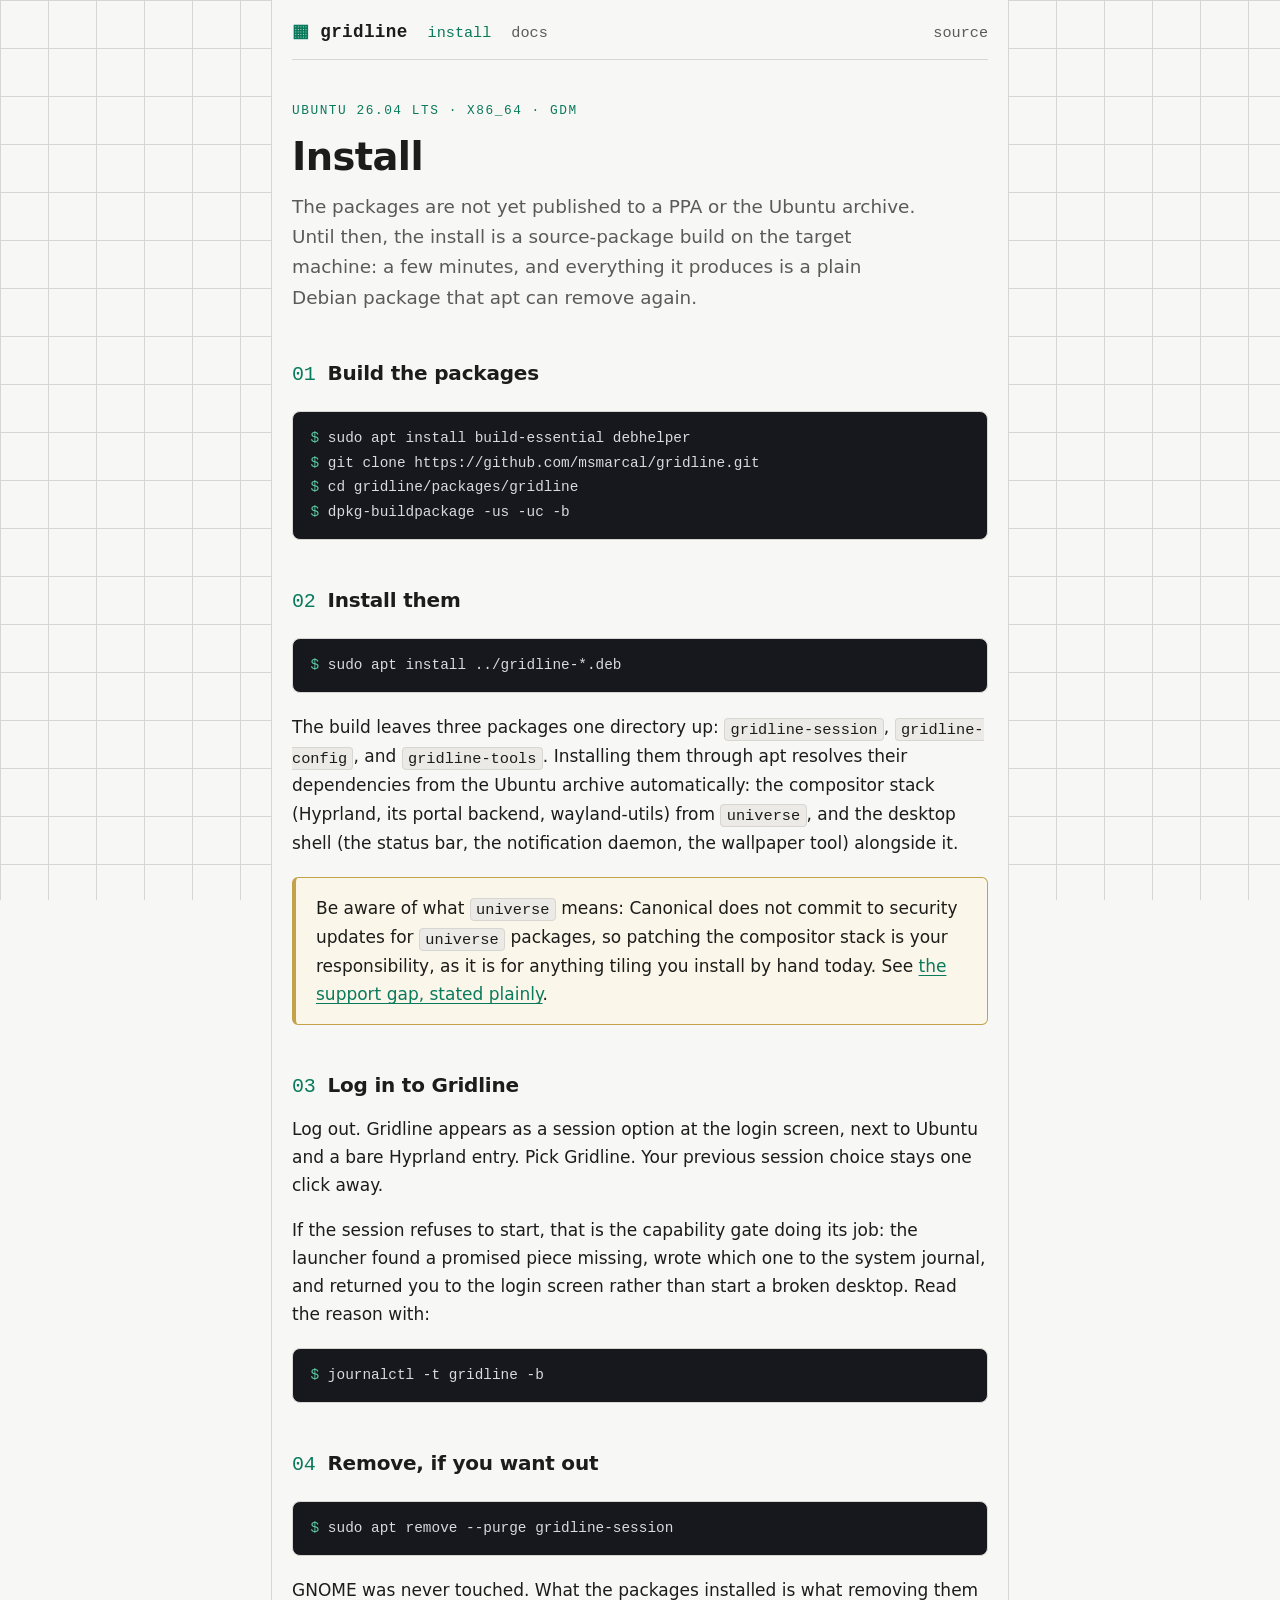
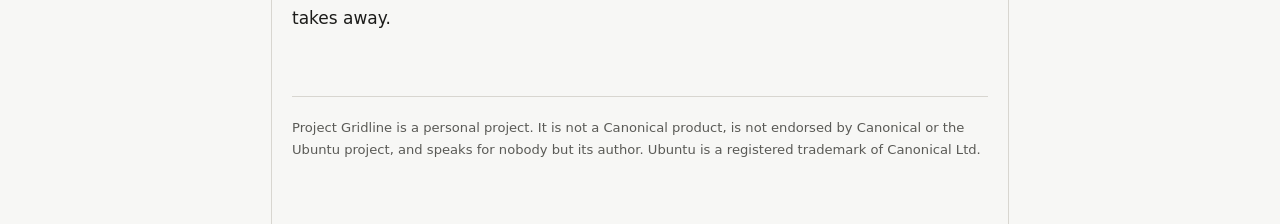
==== website/install.html @ e9e907df "feat(website): version the project site and redesign it Recover the gridline-desktop.org pages from " ====
<!DOCTYPE html>
<html lang="en">
<head>
<meta charset="utf-8">
<meta name="viewport" content="width=device-width, initial-scale=1">
<title>Install - Gridline Desktop</title>
<meta name="description" content="Install Gridline on Ubuntu 26.04 LTS by building the source package. Removal returns the machine to its prior state.">
<link rel="stylesheet" href="style.css">
<link rel="icon" href="data:image/svg+xml,%3Csvg xmlns='http://www.w3.org/2000/svg' viewBox='0 0 16 16'%3E%3Crect x='1' y='1' width='8' height='14' rx='1' fill='%230a7a5c'/%3E%3Crect x='10' y='1' width='5' height='6.5' rx='1' fill='%230a7a5c'/%3E%3Crect x='10' y='8.5' width='5' height='6.5' rx='1' fill='%230a7a5c'/%3E%3C/svg%3E">
</head>
<body>
<div class="sheet">
<nav>
  <a class="brand" href="index.html">gridline</a>
  <a href="install.html" aria-current="page">install</a>
  <a href="https://github.com/msmarcal/gridline/tree/main/docs">docs</a>
  <a class="push" href="https://github.com/msmarcal/gridline">source</a>
</nav>
<main>
  <header class="hero">
    <p class="hero-tag">Ubuntu 26.04 LTS &middot; x86_64 &middot; GDM</p>
    <h1>Install</h1>
    <p class="lede">
      The packages are not yet published to a PPA or the Ubuntu archive.
      Until then, the install is a source-package build on the target
      machine: a few minutes, and everything it produces is a plain Debian
      package that apt can remove again.
    </p>
  </header>

  <section class="step">
    <h2>Build the packages</h2>
    <pre class="cmd"><span class="ps1">$</span> sudo apt install build-essential debhelper
<span class="ps1">$</span> git clone https://github.com/msmarcal/gridline.git
<span class="ps1">$</span> cd gridline/packages/gridline
<span class="ps1">$</span> dpkg-buildpackage -us -uc -b</pre>
  </section>

  <section class="step">
    <h2>Install them</h2>
    <pre class="cmd"><span class="ps1">$</span> sudo apt install ../gridline-*.deb</pre>
    <p>
      The build leaves three packages one directory up:
      <code>gridline-session</code>, <code>gridline-config</code>, and
      <code>gridline-tools</code>. Installing them through apt resolves
      their dependencies from the Ubuntu archive automatically: the
      compositor stack (Hyprland, its portal backend, wayland-utils) from
      <code>universe</code>, and the desktop shell (the status bar, the
      notification daemon, the wallpaper tool) alongside it.
    </p>
    <div class="callout">
      <p>
        Be aware of what <code>universe</code> means: Canonical does not
        commit to security updates for <code>universe</code> packages, so
        patching the compositor stack is your responsibility, as it is for
        anything tiling you install by hand today. See
        <a href="index.html#the-support-gap-stated-plainly">the support
        gap, stated plainly</a>.
      </p>
    </div>
  </section>

  <section class="step">
    <h2>Log in to Gridline</h2>
    <p>
      Log out. Gridline appears as a session option at the login screen,
      next to Ubuntu and a bare Hyprland entry. Pick Gridline. Your
      previous session choice stays one click away.
    </p>
    <p>
      If the session refuses to start, that is the capability gate doing
      its job: the launcher found a promised piece missing, wrote which one
      to the system journal, and returned you to the login screen rather
      than start a broken desktop. Read the reason with:
    </p>
    <pre class="cmd"><span class="ps1">$</span> journalctl -t gridline -b</pre>
  </section>

  <section class="step">
    <h2>Remove, if you want out</h2>
    <pre class="cmd"><span class="ps1">$</span> sudo apt remove --purge gridline-session</pre>
    <p>
      GNOME was never touched. What the packages installed is what
      removing them takes away.
    </p>
  </section>
</main>
<footer>
  <p>
    Project Gridline is a personal project. It is not a Canonical product,
    is not endorsed by Canonical or the Ubuntu project, and speaks for
    nobody but its author. Ubuntu is a registered trademark of Canonical Ltd.
  </p>
</footer>
</div>
</body>
</html>
---- website/style.css ----
/* Gridline Desktop site stylesheet.
   Self-contained on purpose: system fonts only, no CDN, no JS. */

:root {
  --bg: #f7f7f5;
  --bg-raised: #ffffff;
  --bg-inset: #eceae6;
  --ink: #1c1c1a;
  --ink-soft: #5a5a56;
  --line: #d8d6d0;
  --accent: #0a7a5c;
  --accent-ink: #0a7a5c;
  --warn-line: #c4a24a;
  --warn-bg: #faf6ea;
  --cmd-bg: #16181d;
  --cmd-ink: #d7dae0;
  --cmd-prompt: #5cc8a0;
  --mono: ui-monospace, "SF Mono", "Cascadia Mono", "Ubuntu Mono", Menlo, Consolas, monospace;
  color-scheme: light;
}

@media (prefers-color-scheme: dark) {
  :root {
    --bg: #121316;
    --bg-raised: #1a1c20;
    --bg-inset: #202228;
    --ink: #e4e4e0;
    --ink-soft: #9a9a94;
    --line: #2e3036;
    --accent: #4fc396;
    --accent-ink: #5ecfa2;
    --warn-line: #8a7836;
    --warn-bg: #1f1d15;
    --cmd-bg: #0c0d10;
    --cmd-ink: #d7dae0;
    --cmd-prompt: #4fc396;
    color-scheme: dark;
  }
}

* { box-sizing: border-box; }

html { scroll-behavior: smooth; }

body {
  margin: 0;
  font-family: system-ui, "Ubuntu", sans-serif;
  font-size: 1.0625rem;
  line-height: 1.65;
  color: var(--ink);
  background: var(--bg);
  /* Faint grid, a quiet nod to tiling. */
  background-image:
    linear-gradient(var(--line) 1px, transparent 1px),
    linear-gradient(90deg, var(--line) 1px, transparent 1px);
  background-size: 48px 48px;
  background-attachment: fixed;
}

@media (prefers-reduced-transparency: reduce) {
  body { background-image: none; }
}

.sheet {
  max-width: 46rem;
  margin: 0 auto;
  padding: 0 1.25rem 4rem;
  background: var(--bg);
  box-shadow: 0 0 0 1px var(--line);
  min-height: 100vh;
}

/* ---- Navigation ---- */

nav {
  display: flex;
  flex-wrap: wrap;
  gap: 1.25rem;
  align-items: baseline;
  padding: 1.1rem 0 0.8rem;
  border-bottom: 1px solid var(--line);
  margin-bottom: 2.5rem;
  font-family: var(--mono);
  font-size: 0.95rem;
}

nav .brand {
  font-weight: 700;
  font-size: 1.1rem;
  color: var(--ink);
  letter-spacing: 0.02em;
}

nav .brand::before {
  content: "▦ ";
  color: var(--accent);
}

nav a {
  color: var(--ink-soft);
  text-decoration: none;
}

nav a:hover,
nav a[aria-current="page"] {
  color: var(--accent-ink);
}

nav a:hover { text-decoration: underline; text-underline-offset: 3px; }

nav .push { margin-left: auto; }

/* ---- Type ---- */

h1 {
  font-size: clamp(1.8rem, 5vw, 2.4rem);
  line-height: 1.2;
  letter-spacing: -0.015em;
  margin: 0 0 0.75rem;
}

h2 {
  font-size: 1.25rem;
  margin: 2.75rem 0 0.75rem;
  letter-spacing: -0.01em;
}

h2::before {
  content: "// ";
  font-family: var(--mono);
  font-weight: 400;
  color: var(--accent);
}

p { margin: 0 0 1rem; }

a { color: var(--accent-ink); text-underline-offset: 3px; }

a:focus-visible,
nav a:focus-visible {
  outline: 2px solid var(--accent);
  outline-offset: 2px;
  border-radius: 2px;
}

.lede {
  font-size: 1.15rem;
  color: var(--ink-soft);
  max-width: 40rem;
}

code {
  font-family: var(--mono);
  font-size: 0.9em;
  background: var(--bg-inset);
  border: 1px solid var(--line);
  border-radius: 4px;
  padding: 0.1em 0.35em;
}

/* ---- Command blocks ---- */

.cmd {
  background: var(--cmd-bg);
  color: var(--cmd-ink);
  font-family: var(--mono);
  font-size: 0.9rem;
  line-height: 1.7;
  padding: 0.9rem 1.1rem;
  border-radius: 8px;
  border: 1px solid var(--line);
  overflow-x: auto;
  margin: 1.25rem 0;
}

.cmd .ps1 { color: var(--cmd-prompt); user-select: none; }

.cmd-note {
  font-size: 0.9rem;
  color: var(--ink-soft);
  margin-top: -0.75rem;
}

/* ---- Hero ---- */

.hero { margin-bottom: 1rem; }

.hero-tag {
  font-family: var(--mono);
  font-size: 0.8rem;
  color: var(--accent-ink);
  text-transform: uppercase;
  letter-spacing: 0.12em;
  margin-bottom: 0.75rem;
}

.mockup {
  display: block;
  width: 100%;
  height: auto;
  margin: 1.75rem 0 0.5rem;
  border-radius: 8px;
  border: 1px solid var(--line);
}

.mockup-caption {
  font-size: 0.85rem;
  color: var(--ink-soft);
  font-family: var(--mono);
  margin-bottom: 2rem;
}

/* ---- Tiles (design rules) ---- */

.tiles {
  display: grid;
  grid-template-columns: repeat(auto-fit, minmax(14rem, 1fr));
  gap: 1px;
  background: var(--line);
  border: 1px solid var(--line);
  border-radius: 8px;
  overflow: hidden;
  margin: 1.25rem 0;
}

.tile {
  background: var(--bg-raised);
  padding: 1rem 1.1rem;
}

.tile h3 {
  margin: 0 0 0.4rem;
  font-size: 0.95rem;
  font-family: var(--mono);
  color: var(--accent-ink);
}

.tile p {
  margin: 0;
  font-size: 0.92rem;
  color: var(--ink-soft);
}

/* ---- Callout (support gap) ---- */

.callout {
  border: 1px solid var(--warn-line);
  border-left-width: 4px;
  background: var(--warn-bg);
  border-radius: 6px;
  padding: 1rem 1.25rem;
  margin: 1.25rem 0;
}

.callout p:last-child { margin-bottom: 0; }

/* ---- Status checklist ---- */

.status-list {
  list-style: none;
  padding: 0;
  margin: 1rem 0;
}

.status-list li {
  padding: 0.35rem 0 0.35rem 1.9rem;
  position: relative;
}

.status-list li::before {
  font-family: var(--mono);
  position: absolute;
  left: 0;
  top: 0.35rem;
}

.status-list li.done::before { content: "[x]"; color: var(--accent-ink); }
.status-list li.next::before { content: "[ ]"; color: var(--ink-soft); }

.status-list li.next { color: var(--ink-soft); }

/* ---- Install page steps ---- */

.step {
  counter-increment: step;
  margin-top: 2.25rem;
}

.step h2::before {
  content: counter(step, decimal-leading-zero) " ";
  font-family: var(--mono);
  font-weight: 400;
  color: var(--accent);
}

/* ---- Footer ---- */

footer {
  margin-top: 4rem;
  border-top: 1px solid var(--line);
  padding-top: 1.25rem;
  font-size: 0.82rem;
  color: var(--ink-soft);
}

footer p { margin: 0 0 0.5rem; }

@media (max-width: 480px) {
  nav { gap: 0.9rem; }
  .sheet { padding: 0 1rem 3rem; }
}
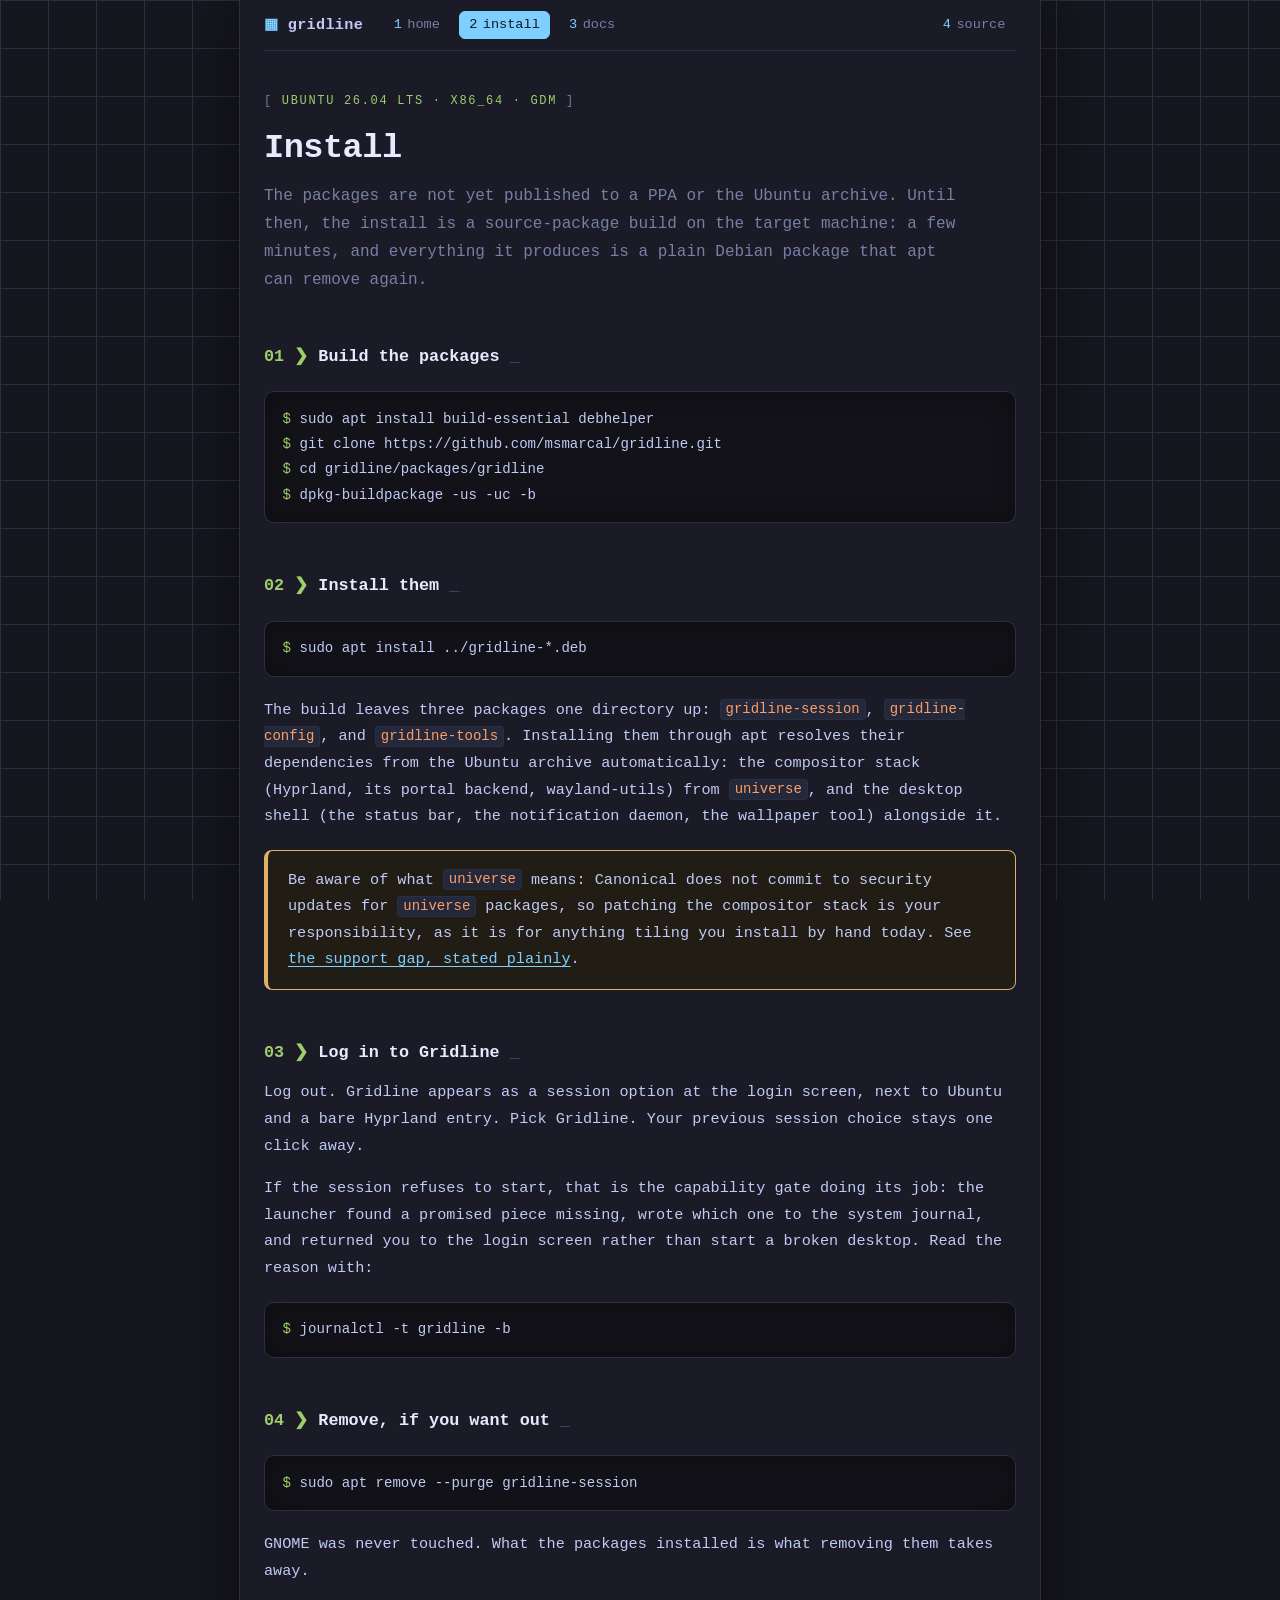
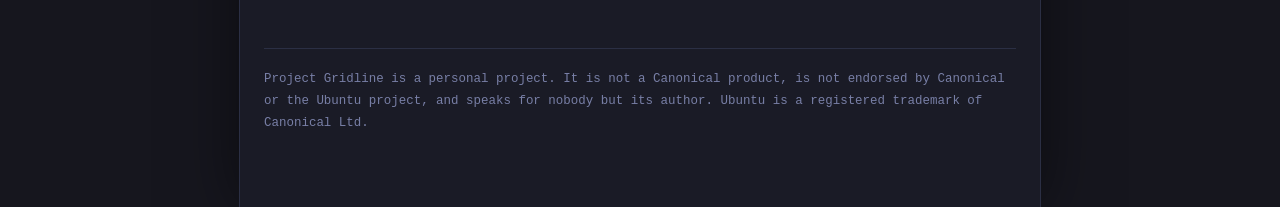
==== commit 77e6764c: "style(website): rice the visual design Tokyo Night palette, all-monospace type, ASCII art logo, wayb" ====
--- a/website/install.html
+++ b/website/install.html
@@ -12,9 +12,10 @@
 <div class="sheet">
 <nav>
   <a class="brand" href="index.html">gridline</a>
-  <a href="install.html" aria-current="page">install</a>
-  <a href="https://github.com/msmarcal/gridline/tree/main/docs">docs</a>
-  <a class="push" href="https://github.com/msmarcal/gridline">source</a>
+  <a class="ws" href="index.html"><span class="n">1</span>home</a>
+  <a class="ws" href="install.html" aria-current="page"><span class="n">2</span>install</a>
+  <a class="ws" href="https://github.com/msmarcal/gridline/tree/main/docs"><span class="n">3</span>docs</a>
+  <a class="ws push" href="https://github.com/msmarcal/gridline"><span class="n">4</span>source</a>
 </nav>
 <main>
   <header class="hero">
--- a/website/style.css
+++ b/website/style.css
@@ -1,41 +1,37 @@
 /* Gridline Desktop site stylesheet.
-   Self-contained on purpose: system fonts only, no CDN, no JS. */
+   Self-contained on purpose: system fonts only, no CDN, no JS.
+   Dark-first by design; the audience rices in the dark. */
 
 :root {
-  --bg: #f7f7f5;
-  --bg-raised: #ffffff;
-  --bg-inset: #eceae6;
-  --ink: #1c1c1a;
-  --ink-soft: #5a5a56;
-  --line: #d8d6d0;
-  --accent: #0a7a5c;
-  --accent-ink: #0a7a5c;
-  --warn-line: #c4a24a;
-  --warn-bg: #faf6ea;
-  --cmd-bg: #16181d;
-  --cmd-ink: #d7dae0;
-  --cmd-prompt: #5cc8a0;
-  --mono: ui-monospace, "SF Mono", "Cascadia Mono", "Ubuntu Mono", Menlo, Consolas, monospace;
-  color-scheme: light;
-}
-
-@media (prefers-color-scheme: dark) {
-  :root {
-    --bg: #121316;
-    --bg-raised: #1a1c20;
-    --bg-inset: #202228;
-    --ink: #e4e4e0;
-    --ink-soft: #9a9a94;
-    --line: #2e3036;
-    --accent: #4fc396;
-    --accent-ink: #5ecfa2;
-    --warn-line: #8a7836;
-    --warn-bg: #1f1d15;
-    --cmd-bg: #0c0d10;
-    --cmd-ink: #d7dae0;
-    --cmd-prompt: #4fc396;
-    color-scheme: dark;
-  }
+  /* Tokyo Night-ish terminal palette */
+  --bg: #16161e;
+  --bg-raised: #1a1b26;
+  --bg-inset: #24283b;
+  --ink: #c0caf5;
+  --ink-soft: #787fa6;
+  --line: #2b2f44;
+  --red: #f7768e;
+  --orange: #ff9e64;
+  --yellow: #e0af68;
+  --green: #9ece6a;
+  --cyan: #7dcfff;
+  --blue: #7aa2f7;
+  --magenta: #bb9af7;
+  --accent: var(--cyan);
+  --accent-2: var(--magenta);
+  --warn-line: #e0af68;
+  --warn-bg: #211d15;
+  --cmd-bg: #121218;
+  --cmd-ink: #c0caf5;
+  --cmd-prompt: var(--green);
+  --mono: ui-monospace, "SF Mono", "Cascadia Mono", "Ubuntu Mono", "JetBrains Mono", Menlo, Consolas, monospace;
+  color-scheme: dark;
+}
+
+@property --border-angle {
+  syntax: "<angle>";
+  inherits: false;
+  initial-value: 0deg;
 }
 
 * { box-sizing: border-box; }
@@ -44,9 +40,9 @@
 
 body {
   margin: 0;
-  font-family: system-ui, "Ubuntu", sans-serif;
-  font-size: 1.0625rem;
-  line-height: 1.65;
+  font-family: var(--mono);
+  font-size: 0.95rem;
+  line-height: 1.75;
   color: var(--ink);
   background: var(--bg);
   /* Faint grid, a quiet nod to tiling. */
@@ -57,38 +53,37 @@
   background-attachment: fixed;
 }
 
-@media (prefers-reduced-transparency: reduce) {
-  body { background-image: none; }
-}
+::selection { background: var(--magenta); color: var(--bg); }
 
 .sheet {
-  max-width: 46rem;
+  max-width: 50rem;
   margin: 0 auto;
-  padding: 0 1.25rem 4rem;
-  background: var(--bg);
-  box-shadow: 0 0 0 1px var(--line);
+  padding: 0 1.5rem 4rem;
+  background: var(--bg-raised);
+  box-shadow: 0 0 0 1px var(--line), 0 0 60px rgba(0, 0, 0, 0.5);
   min-height: 100vh;
 }
 
-/* ---- Navigation ---- */
+/* ---- Navigation: waybar-flavored ---- */
 
 nav {
   display: flex;
   flex-wrap: wrap;
-  gap: 1.25rem;
-  align-items: baseline;
-  padding: 1.1rem 0 0.8rem;
+  gap: 0.5rem;
+  align-items: center;
+  padding: 0.7rem 0;
   border-bottom: 1px solid var(--line);
   margin-bottom: 2.5rem;
-  font-family: var(--mono);
-  font-size: 0.95rem;
+  font-size: 0.85rem;
 }
 
 nav .brand {
   font-weight: 700;
-  font-size: 1.1rem;
+  font-size: 0.95rem;
   color: var(--ink);
   letter-spacing: 0.02em;
+  text-decoration: none;
+  margin-right: 0.75rem;
 }
 
 nav .brand::before {
@@ -96,45 +91,64 @@
   color: var(--accent);
 }
 
-nav a {
+nav a.ws {
   color: var(--ink-soft);
   text-decoration: none;
-}
-
-nav a:hover,
-nav a[aria-current="page"] {
-  color: var(--accent-ink);
-}
-
-nav a:hover { text-decoration: underline; text-underline-offset: 3px; }
+  padding: 0.05rem 0.6rem;
+  border: 1px solid transparent;
+  border-radius: 6px;
+}
+
+nav a.ws .n { color: var(--accent); margin-right: 0.4em; }
+
+nav a.ws:hover {
+  color: var(--ink);
+  border-color: var(--line);
+  background: var(--bg-inset);
+}
+
+nav a.ws[aria-current="page"] {
+  color: var(--bg);
+  background: var(--accent);
+  border-color: var(--accent);
+}
+
+nav a.ws[aria-current="page"] .n { color: var(--bg); }
 
 nav .push { margin-left: auto; }
 
 /* ---- Type ---- */
 
 h1 {
-  font-size: clamp(1.8rem, 5vw, 2.4rem);
-  line-height: 1.2;
+  font-size: clamp(1.5rem, 4.5vw, 2.1rem);
+  line-height: 1.25;
   letter-spacing: -0.015em;
   margin: 0 0 0.75rem;
+  color: #e6ebff;
 }
 
 h2 {
-  font-size: 1.25rem;
-  margin: 2.75rem 0 0.75rem;
-  letter-spacing: -0.01em;
+  font-size: 1.05rem;
+  margin: 3rem 0 0.75rem;
+  color: #e6ebff;
 }
 
 h2::before {
-  content: "// ";
-  font-family: var(--mono);
-  font-weight: 400;
-  color: var(--accent);
+  content: "❯ ";
+  color: var(--green);
+}
+
+h2::after {
+  content: " _";
+  color: var(--ink-soft);
+  opacity: 0.5;
 }
 
 p { margin: 0 0 1rem; }
 
-a { color: var(--accent-ink); text-underline-offset: 3px; }
+a { color: var(--accent); text-underline-offset: 3px; }
+
+a:hover { color: var(--accent-2); }
 
 a:focus-visible,
 nav a:focus-visible {
@@ -144,39 +158,78 @@
 }
 
 .lede {
-  font-size: 1.15rem;
-  color: var(--ink-soft);
-  max-width: 40rem;
+  font-size: 1rem;
+  color: var(--ink-soft);
+  max-width: 44rem;
 }
 
 code {
-  font-family: var(--mono);
-  font-size: 0.9em;
+  font-size: 0.92em;
+  color: var(--orange);
   background: var(--bg-inset);
   border: 1px solid var(--line);
   border-radius: 4px;
   padding: 0.1em 0.35em;
 }
 
+kbd {
+  font-family: var(--mono);
+  font-size: 0.8em;
+  color: var(--ink);
+  background: var(--bg-inset);
+  border: 1px solid var(--ink-soft);
+  border-bottom-width: 3px;
+  border-radius: 5px;
+  padding: 0.1em 0.5em;
+  white-space: nowrap;
+}
+
+/* ---- ASCII logo ---- */
+
+.ascii {
+  font-family: var(--mono);
+  font-size: clamp(0.4rem, 1.55vw, 0.8rem);
+  line-height: 1.15;
+  margin: 0 0 1.5rem;
+  overflow-x: auto;
+  background: linear-gradient(100deg, var(--cyan), var(--blue) 40%, var(--magenta) 75%, var(--red));
+  -webkit-background-clip: text;
+  background-clip: text;
+  color: transparent;
+  text-shadow: 0 0 28px rgba(122, 162, 247, 0.35);
+}
+
 /* ---- Command blocks ---- */
 
 .cmd {
   background: var(--cmd-bg);
   color: var(--cmd-ink);
-  font-family: var(--mono);
-  font-size: 0.9rem;
-  line-height: 1.7;
+  font-size: 0.88rem;
+  line-height: 1.8;
   padding: 0.9rem 1.1rem;
-  border-radius: 8px;
+  border-radius: 10px;
   border: 1px solid var(--line);
+  box-shadow: inset 0 0 24px rgba(0, 0, 0, 0.35);
   overflow-x: auto;
   margin: 1.25rem 0;
 }
 
 .cmd .ps1 { color: var(--cmd-prompt); user-select: none; }
 
+.cursor {
+  display: inline-block;
+  width: 0.55em;
+  height: 1.05em;
+  background: var(--ink);
+  vertical-align: text-bottom;
+  margin-left: 0.15em;
+  animation: blink 1.1s steps(1) infinite;
+}
+
+@keyframes blink { 50% { opacity: 0; } }
+
 .cmd-note {
-  font-size: 0.9rem;
+  font-size: 0.85rem;
   color: var(--ink-soft);
   margin-top: -0.75rem;
 }
@@ -186,58 +239,115 @@
 .hero { margin-bottom: 1rem; }
 
 .hero-tag {
-  font-family: var(--mono);
-  font-size: 0.8rem;
-  color: var(--accent-ink);
+  font-size: 0.75rem;
+  color: var(--green);
   text-transform: uppercase;
-  letter-spacing: 0.12em;
-  margin-bottom: 0.75rem;
+  letter-spacing: 0.14em;
+  margin-bottom: 1rem;
+}
+
+.hero-tag::before { content: "[ "; color: var(--ink-soft); }
+.hero-tag::after { content: " ]"; color: var(--ink-soft); }
+
+/* Gradient border frame, like an active hyprland window. */
+.frame {
+  --border-angle: 0deg;
+  position: relative;
+  padding: 2px;
+  border-radius: 12px;
+  background: conic-gradient(
+    from var(--border-angle),
+    var(--cyan), var(--blue), var(--magenta), var(--red),
+    var(--magenta), var(--blue), var(--cyan)
+  );
+  margin: 1.75rem 0 0.5rem;
+  animation: border-spin 6s linear infinite;
+  box-shadow: 0 0 36px rgba(122, 162, 247, 0.18);
+}
+
+@keyframes border-spin { to { --border-angle: 360deg; } }
+
+@media (prefers-reduced-motion: reduce) {
+  .frame { animation: none; }
+  .cursor { animation: none; }
+  html { scroll-behavior: auto; }
 }
 
 .mockup {
   display: block;
   width: 100%;
   height: auto;
-  margin: 1.75rem 0 0.5rem;
-  border-radius: 8px;
-  border: 1px solid var(--line);
+  border-radius: 10px;
 }
 
 .mockup-caption {
-  font-size: 0.85rem;
-  color: var(--ink-soft);
-  font-family: var(--mono);
+  font-size: 0.8rem;
+  color: var(--ink-soft);
   margin-bottom: 2rem;
 }
+
+.mockup-caption::before { content: "# "; color: var(--ink-soft); }
+
+/* ---- ANSI palette strip ---- */
+
+.ansi {
+  display: flex;
+  gap: 0.5rem;
+  margin: 1.25rem 0;
+}
+
+.ansi i {
+  width: 1.6rem;
+  height: 1.6rem;
+  border-radius: 5px;
+  transition: transform 0.15s ease;
+}
+
+.ansi i:hover { transform: translateY(-4px); }
+
+.ansi .c0 { background: #414868; }
+.ansi .c1 { background: var(--red); }
+.ansi .c2 { background: var(--green); }
+.ansi .c3 { background: var(--yellow); }
+.ansi .c4 { background: var(--blue); }
+.ansi .c5 { background: var(--magenta); }
+.ansi .c6 { background: var(--cyan); }
+.ansi .c7 { background: var(--ink); }
 
 /* ---- Tiles (design rules) ---- */
 
 .tiles {
   display: grid;
   grid-template-columns: repeat(auto-fit, minmax(14rem, 1fr));
-  gap: 1px;
-  background: var(--line);
-  border: 1px solid var(--line);
-  border-radius: 8px;
-  overflow: hidden;
+  gap: 0.6rem;
   margin: 1.25rem 0;
 }
 
 .tile {
   background: var(--bg-raised);
+  border: 1px solid var(--line);
+  border-radius: 10px;
   padding: 1rem 1.1rem;
+  transition: border-color 0.15s ease, box-shadow 0.15s ease, transform 0.15s ease;
+}
+
+.tile:hover {
+  border-color: var(--accent);
+  box-shadow: 0 0 20px rgba(125, 207, 255, 0.15);
+  transform: translateY(-2px);
 }
 
 .tile h3 {
   margin: 0 0 0.4rem;
-  font-size: 0.95rem;
-  font-family: var(--mono);
-  color: var(--accent-ink);
-}
+  font-size: 0.9rem;
+  color: var(--accent);
+}
+
+.tile h3::before { content: "◧ "; }
 
 .tile p {
   margin: 0;
-  font-size: 0.92rem;
+  font-size: 0.85rem;
   color: var(--ink-soft);
 }
 
@@ -247,7 +357,7 @@
   border: 1px solid var(--warn-line);
   border-left-width: 4px;
   background: var(--warn-bg);
-  border-radius: 6px;
+  border-radius: 8px;
   padding: 1rem 1.25rem;
   margin: 1.25rem 0;
 }
@@ -263,34 +373,28 @@
 }
 
 .status-list li {
-  padding: 0.35rem 0 0.35rem 1.9rem;
+  padding: 0.35rem 0 0.35rem 2.2rem;
   position: relative;
 }
 
 .status-list li::before {
-  font-family: var(--mono);
   position: absolute;
   left: 0;
   top: 0.35rem;
 }
 
-.status-list li.done::before { content: "[x]"; color: var(--accent-ink); }
+.status-list li.done::before { content: "[✓]"; color: var(--green); }
 .status-list li.next::before { content: "[ ]"; color: var(--ink-soft); }
 
 .status-list li.next { color: var(--ink-soft); }
 
 /* ---- Install page steps ---- */
 
-.step {
-  counter-increment: step;
-  margin-top: 2.25rem;
-}
+.step { counter-increment: step; margin-top: 2.5rem; }
 
 .step h2::before {
-  content: counter(step, decimal-leading-zero) " ";
-  font-family: var(--mono);
-  font-weight: 400;
-  color: var(--accent);
+  content: counter(step, decimal-leading-zero) " ❯ ";
+  color: var(--green);
 }
 
 /* ---- Footer ---- */
@@ -299,13 +403,14 @@
   margin-top: 4rem;
   border-top: 1px solid var(--line);
   padding-top: 1.25rem;
-  font-size: 0.82rem;
+  font-size: 0.78rem;
   color: var(--ink-soft);
 }
 
 footer p { margin: 0 0 0.5rem; }
 
 @media (max-width: 480px) {
-  nav { gap: 0.9rem; }
+  nav { gap: 0.4rem; }
+  nav .brand { margin-right: 0.25rem; }
   .sheet { padding: 0 1rem 3rem; }
 }
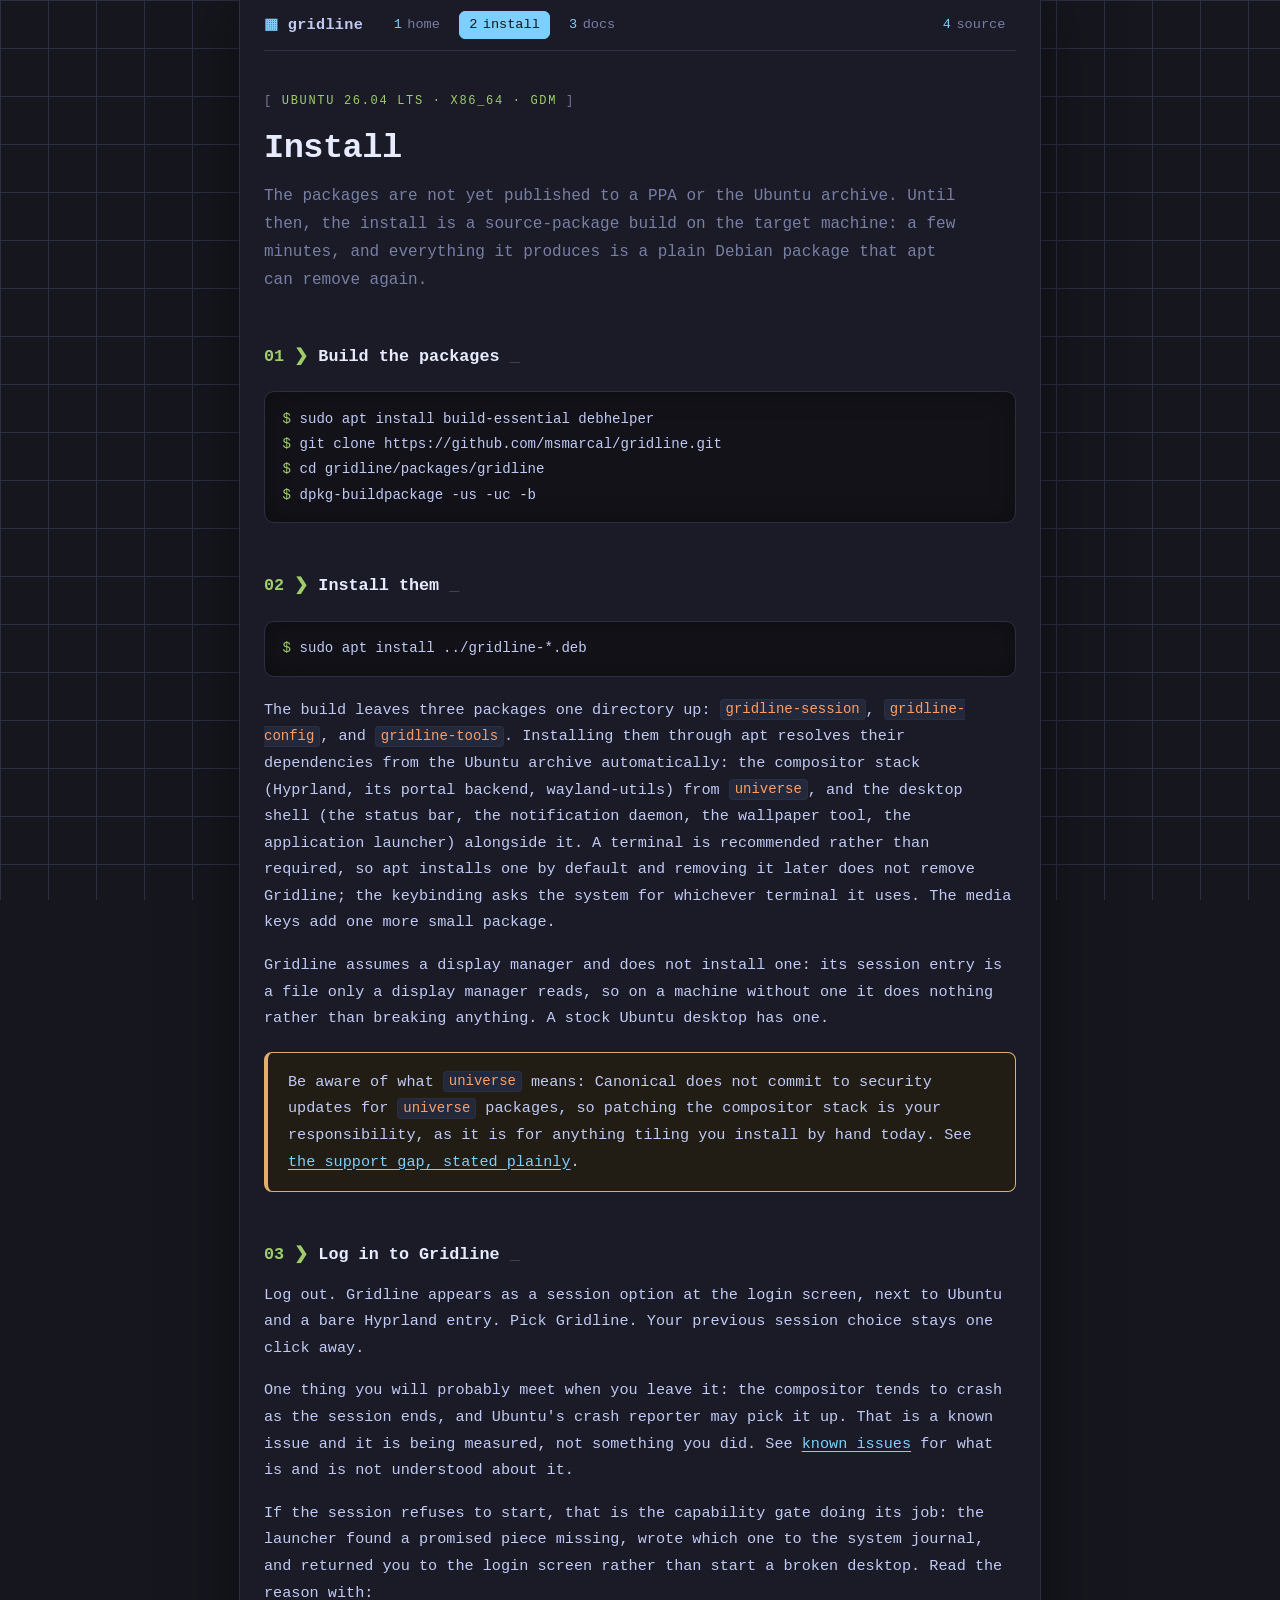
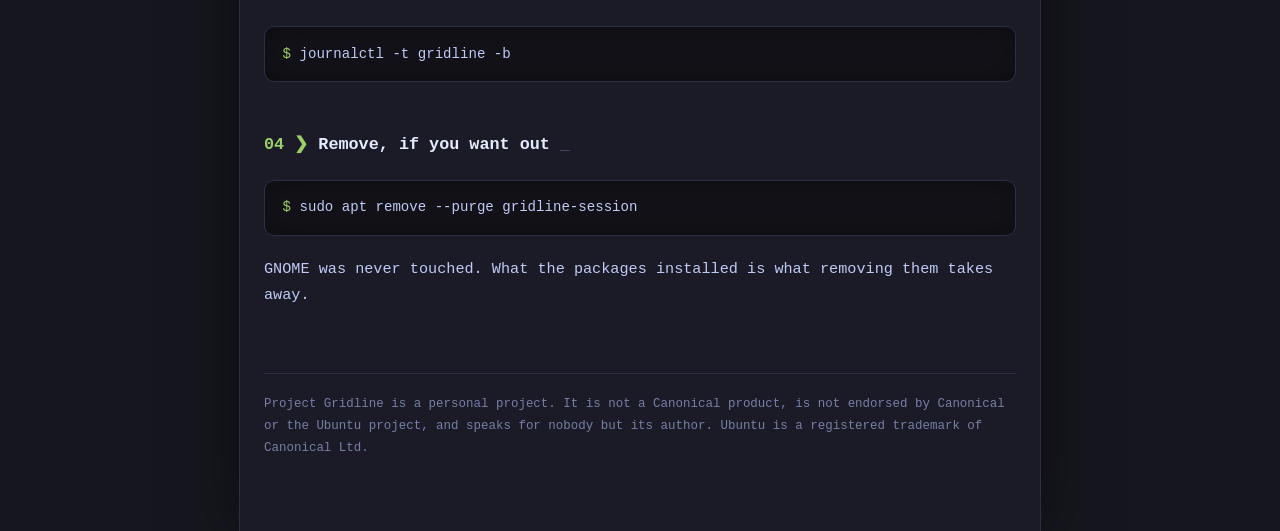
==== commit 8cec758d: "docs(website): say what is unverified, and add the day's work Status gains the hardware keys with ex" ====
--- a/website/install.html
+++ b/website/install.html
@@ -47,7 +47,17 @@
       their dependencies from the Ubuntu archive automatically: the
       compositor stack (Hyprland, its portal backend, wayland-utils) from
       <code>universe</code>, and the desktop shell (the status bar, the
-      notification daemon, the wallpaper tool) alongside it.
+      notification daemon, the wallpaper tool, the application launcher)
+      alongside it. A terminal is recommended rather than required, so
+      apt installs one by default and removing it later does not remove
+      Gridline; the keybinding asks the system for whichever terminal it
+      uses. The media keys add one more small package.
+    </p>
+    <p>
+      Gridline assumes a display manager and does not install one: its session
+      entry is a file only a display manager reads, so on a machine without one
+      it does nothing rather than breaking anything. A stock Ubuntu desktop
+      has one.
     </p>
     <div class="callout">
       <p>
@@ -67,6 +77,13 @@
       Log out. Gridline appears as a session option at the login screen,
       next to Ubuntu and a bare Hyprland entry. Pick Gridline. Your
       previous session choice stays one click away.
+    </p>
+    <p>
+      One thing you will probably meet when you leave it: the compositor tends
+      to crash as the session ends, and Ubuntu's crash reporter may pick it
+      up. That is a known issue and it is being measured, not something you
+      did. See <a href="index.html#known-issues">known issues</a> for what
+      is and is not understood about it.
     </p>
     <p>
       If the session refuses to start, that is the capability gate doing
--- a/website/style.css
+++ b/website/style.css
@@ -385,6 +385,10 @@
 
 .status-list li.done::before { content: "[✓]"; color: var(--green); }
 .status-list li.next::before { content: "[ ]"; color: var(--ink-soft); }
+/* Built and bound, and only partly verified. The list had two states, done
+   and next, so anything half-measured had to be called one of them; calling
+   it done overstates it and calling it next understates it. */
+.status-list li.partial::before { content: "[~]"; color: var(--yellow); }
 
 .status-list li.next { color: var(--ink-soft); }
 
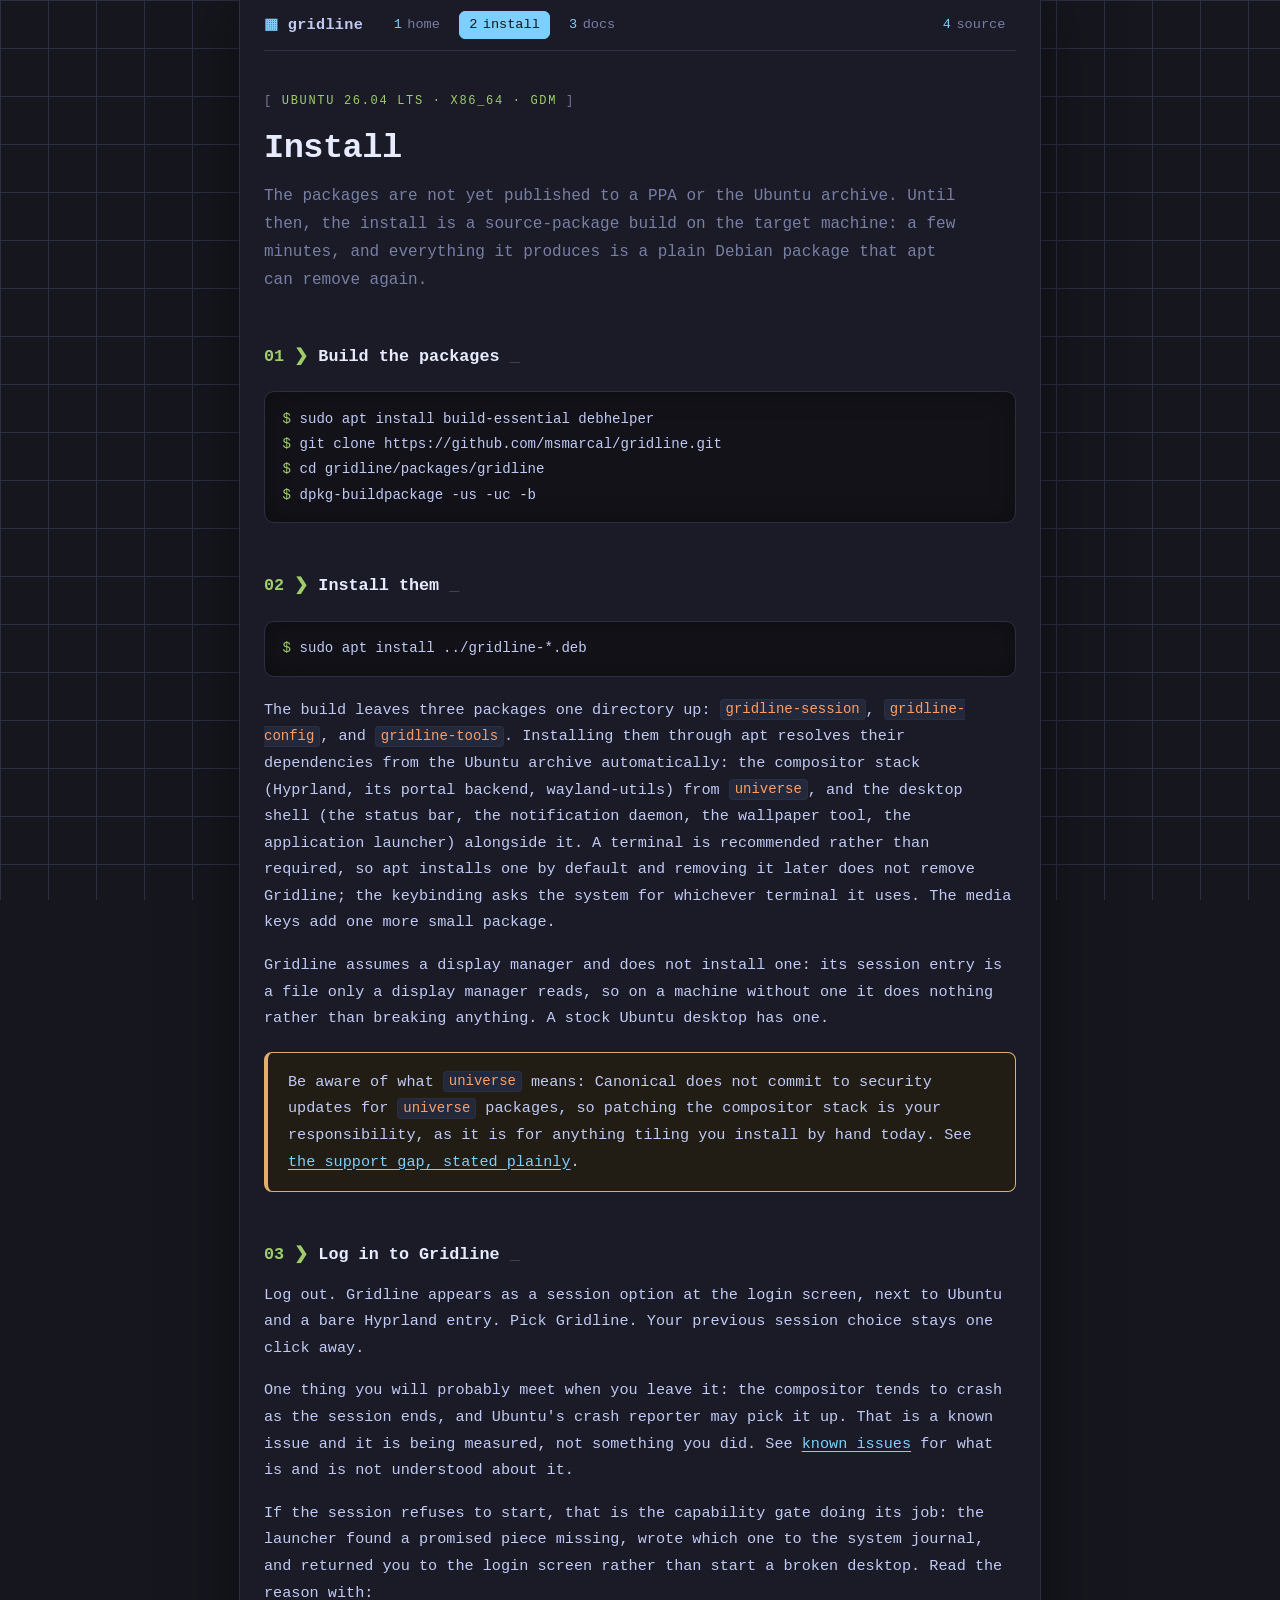
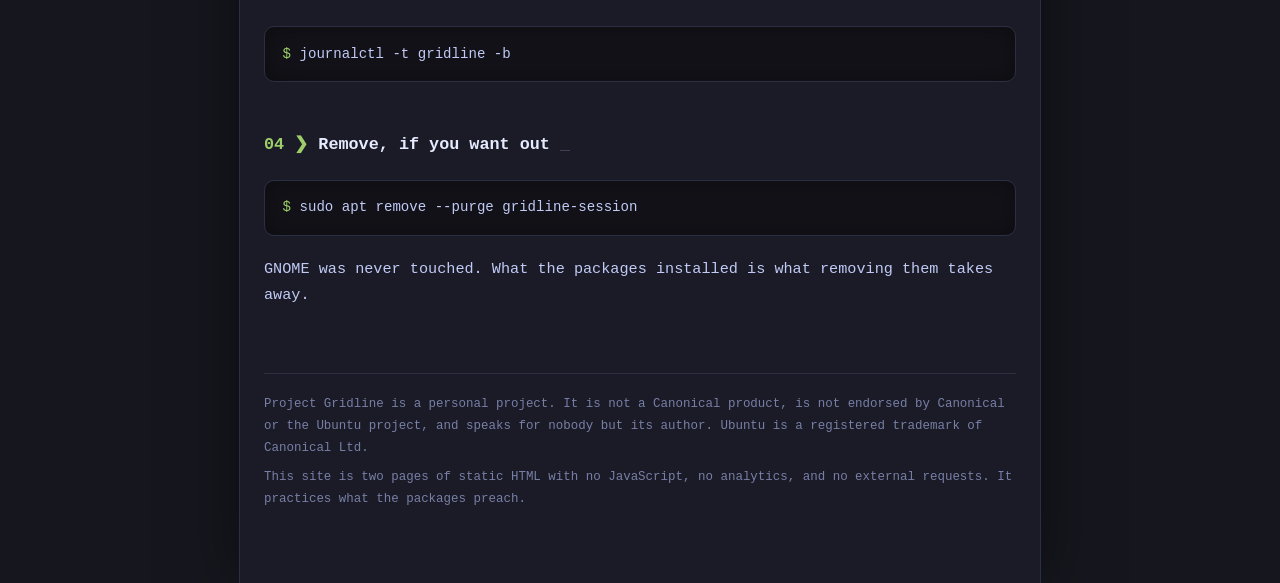
==== commit 9dfccd4e: "fix(website): carry the footer disclaimer onto every page" ====
--- a/website/install.html
+++ b/website/install.html
@@ -109,6 +109,10 @@
     is not endorsed by Canonical or the Ubuntu project, and speaks for
     nobody but its author. Ubuntu is a registered trademark of Canonical Ltd.
   </p>
+  <p>
+    This site is two pages of static HTML with no JavaScript, no analytics,
+    and no external requests. It practices what the packages preach.
+  </p>
 </footer>
 </div>
 </body>
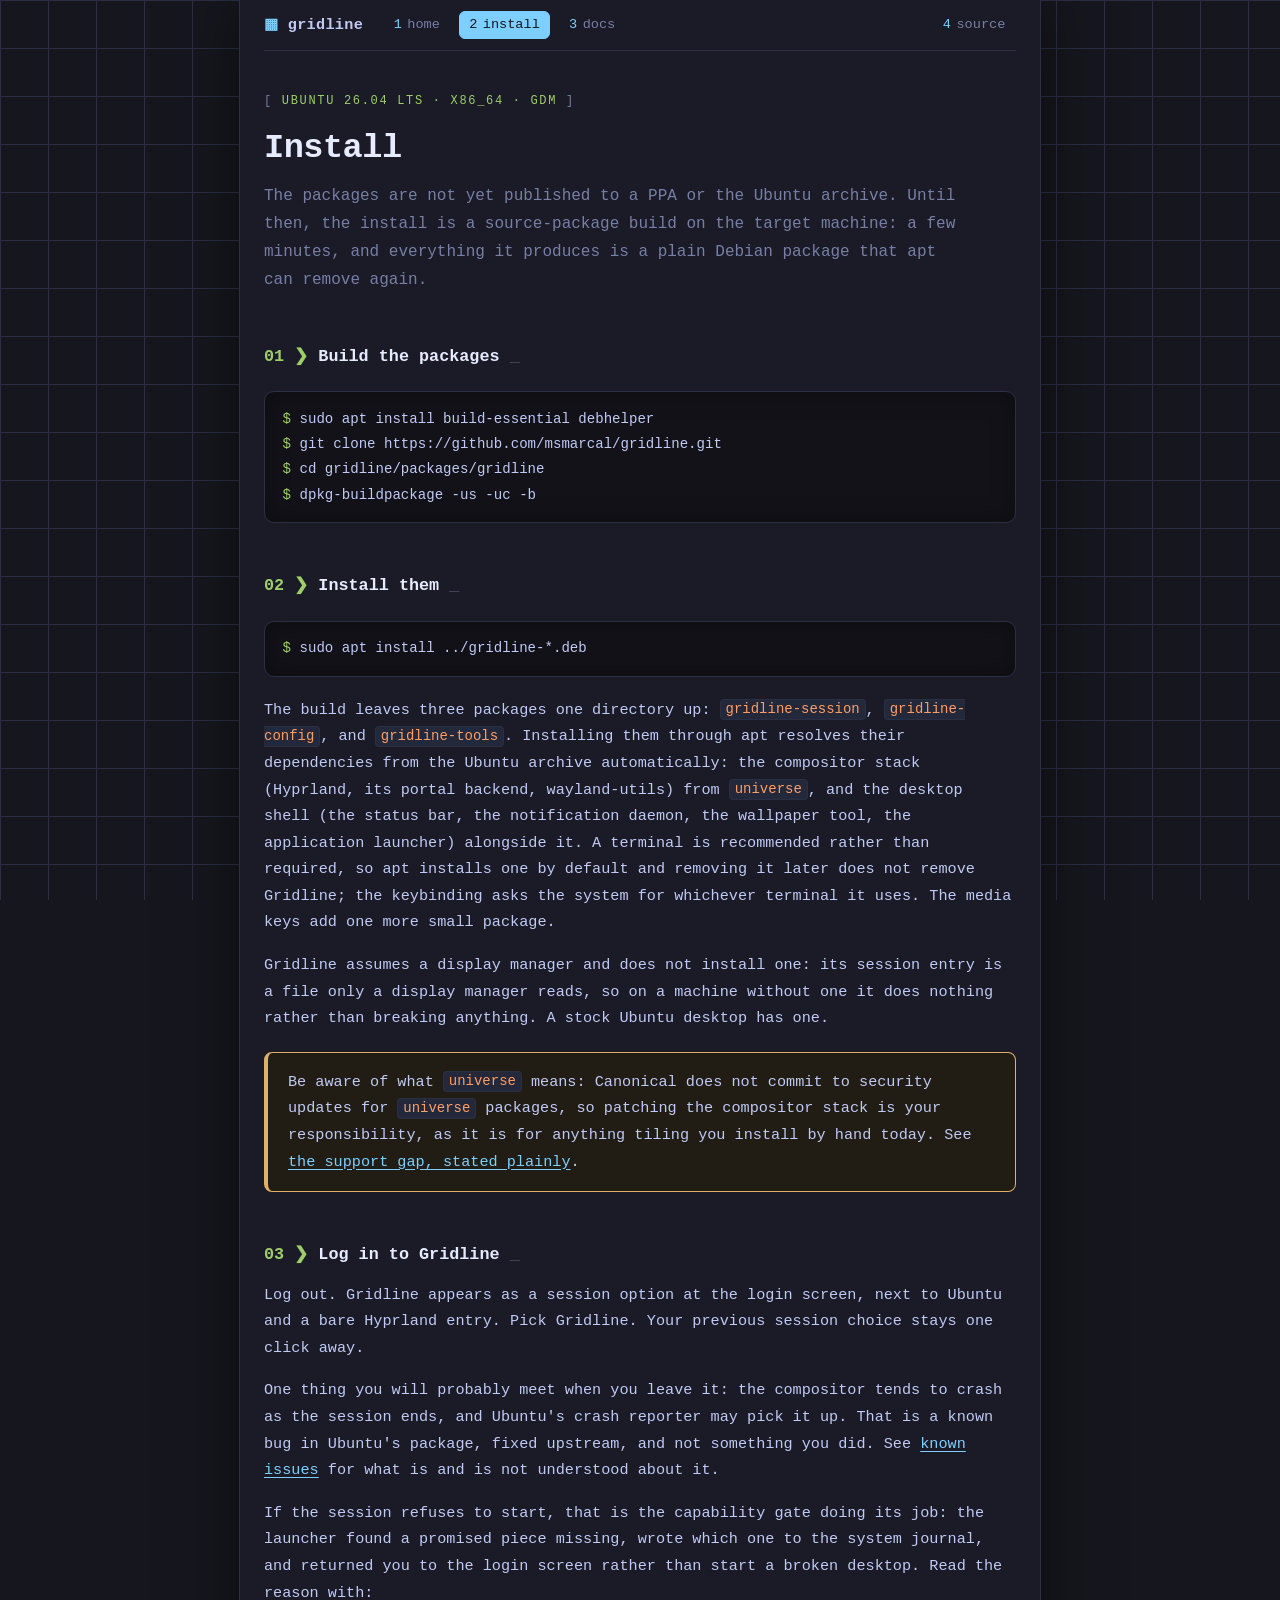
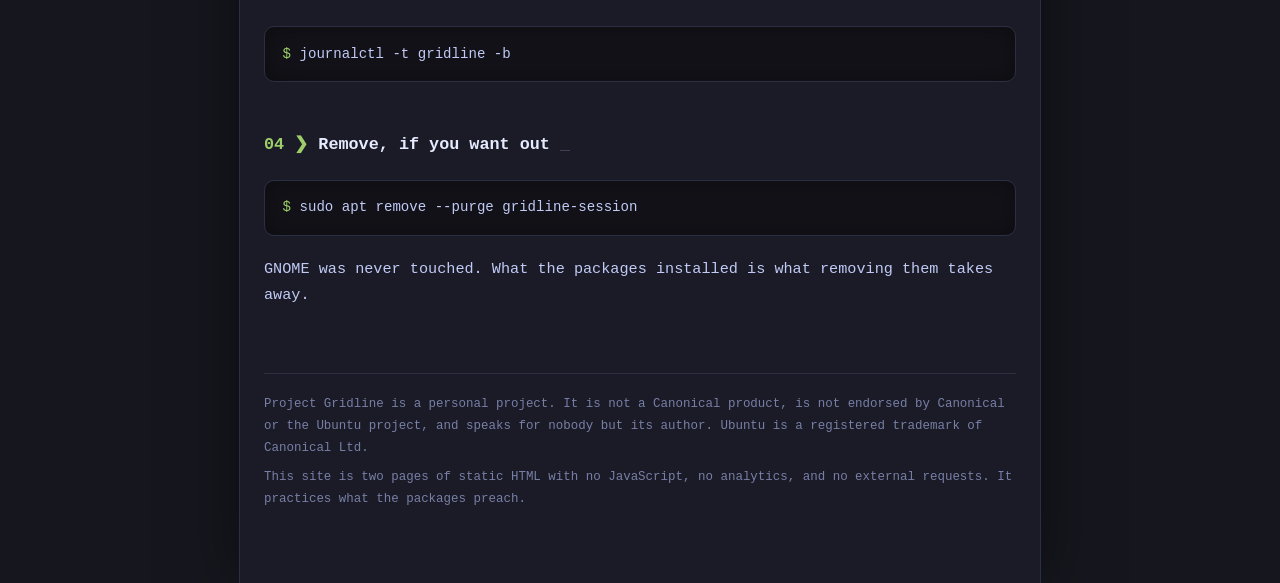
==== commit a773dc3c: "docs(openspec): trace the exit crash to libaquamarine 0.10.0 The compositor segfaults while exiting," ====
--- a/website/install.html
+++ b/website/install.html
@@ -81,8 +81,8 @@
     <p>
       One thing you will probably meet when you leave it: the compositor tends
       to crash as the session ends, and Ubuntu's crash reporter may pick it
-      up. That is a known issue and it is being measured, not something you
-      did. See <a href="index.html#known-issues">known issues</a> for what
+      up. That is a known bug in Ubuntu's package, fixed upstream, and not
+      something you did. See <a href="index.html#known-issues">known issues</a> for what
       is and is not understood about it.
     </p>
     <p>
